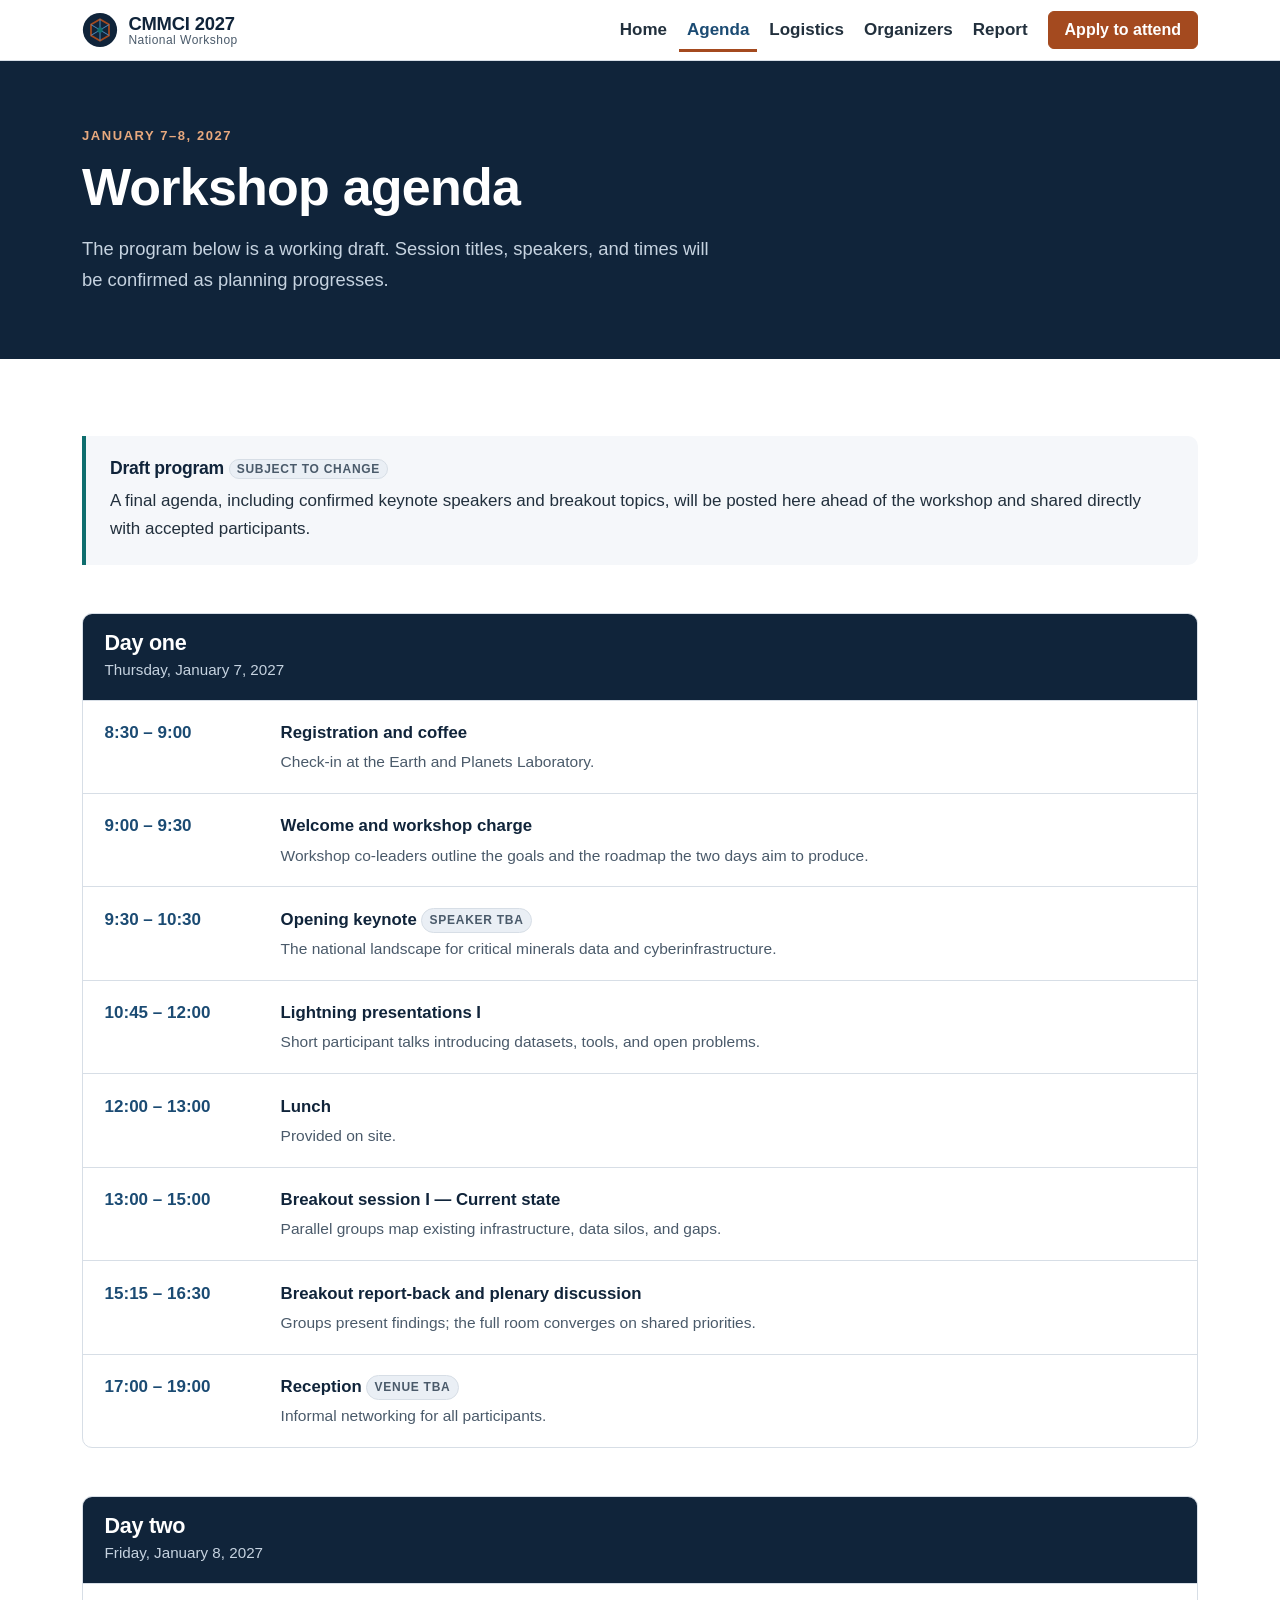
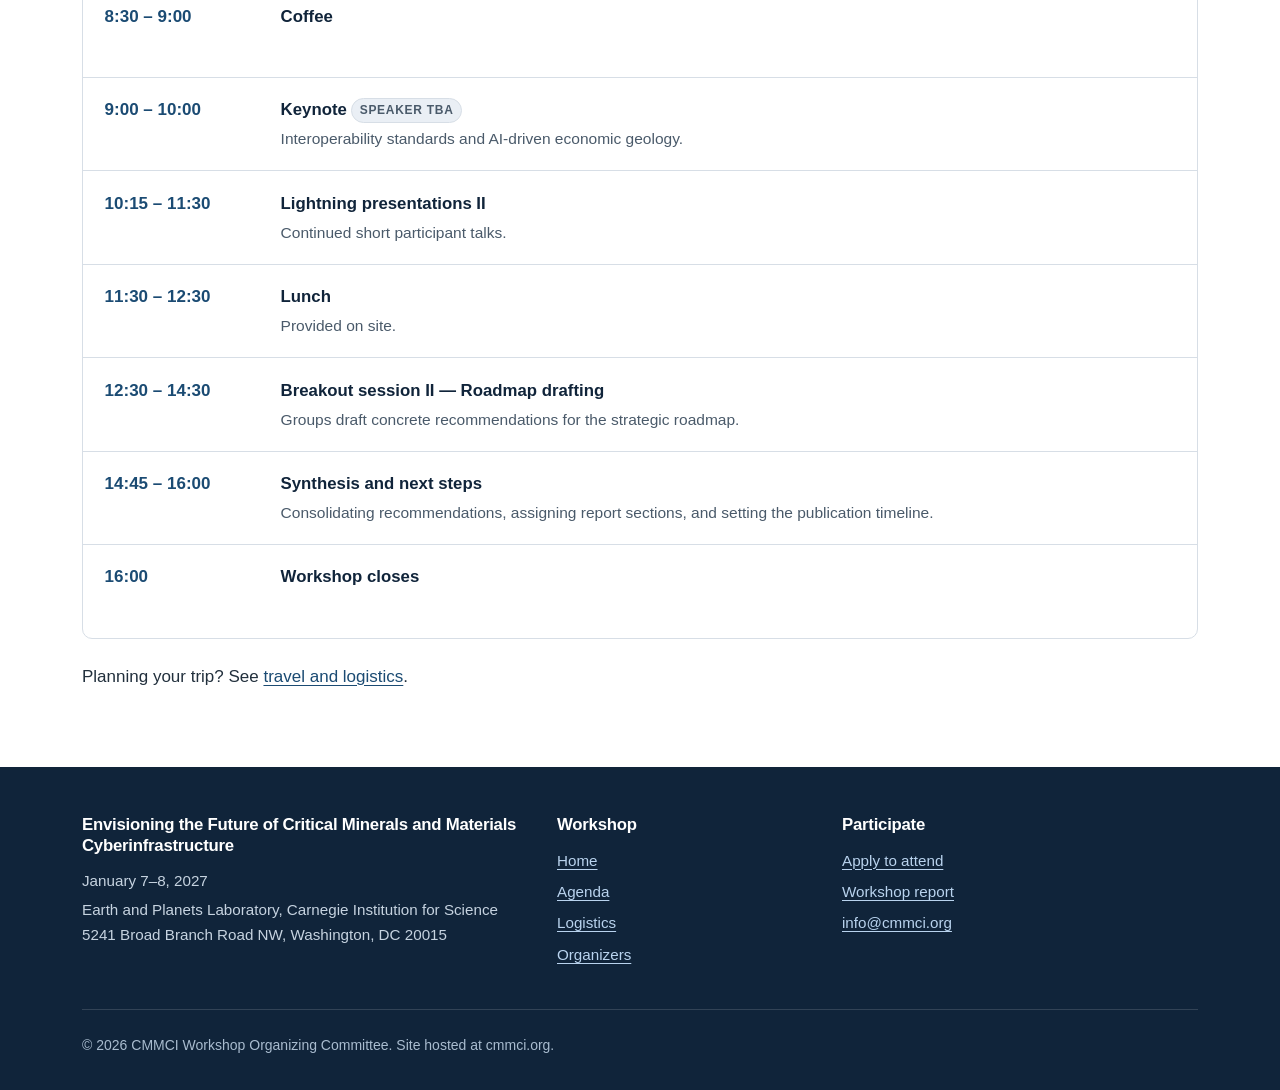
==== agenda.html @ 9305e16a "Initial site framework for cmmci.org Static multi-page site for the CMMCI 2027 national workshop (En" ====
<!doctype html>
<html lang="en">
<head>
  <meta charset="utf-8">
  <meta name="viewport" content="width=device-width, initial-scale=1">
  <title>Agenda | CMMCI Workshop 2027</title>
  <meta name="description" content="Draft two-day agenda for the national workshop on critical minerals and materials cyberinfrastructure, January 7–8, 2027, Washington, DC.">
  <link rel="canonical" href="https://cmmci.org/agenda.html">
  <link rel="stylesheet" href="https://cdn.jsdelivr.net/npm/bootstrap@5.3.3/dist/css/bootstrap.min.css">
  <link rel="stylesheet" href="css/styles.css">
</head>

<body>
  <a class="skip-link" href="#main">Skip to main content</a>

  <header class="site-header">
    <div class="container">
      <nav class="navbar navbar-expand-lg px-0" aria-label="Main">
        <a class="brand-mark" href="index.html">
          <svg class="brand-mark__glyph" viewBox="0 0 40 40" aria-hidden="true" focusable="false">
            <circle cx="20" cy="20" r="19" fill="#10243a"/>
            <path d="M20 8l10 6v12l-10 6-10-6V14z" fill="none" stroke="#a44a1f" stroke-width="2"/>
            <path d="M20 8v24M10 14l20 12M30 14L10 26" stroke="#5b9fd6" stroke-width="1.2" opacity=".8"/>
            <circle cx="20" cy="20" r="3" fill="#0f6e6e"/>
          </svg>
          <span class="brand-mark__text">
            <span class="brand-mark__abbr">CMMCI 2027</span>
            <span class="brand-mark__sub">National Workshop</span>
          </span>
        </a>
        <button class="navbar-toggler" type="button" data-bs-toggle="collapse"
                data-bs-target="#siteNav" aria-controls="siteNav"
                aria-expanded="false" aria-label="Toggle navigation">
          <span class="navbar-toggler-icon"></span>
        </button>
        <div class="collapse navbar-collapse site-nav" id="siteNav">
          <ul class="navbar-nav ms-auto align-items-lg-center gap-lg-1">
            <li class="nav-item"><a class="nav-link" href="index.html">Home</a></li>
            <li class="nav-item"><a class="nav-link" href="agenda.html" aria-current="page">Agenda</a></li>
            <li class="nav-item"><a class="nav-link" href="logistics.html">Logistics</a></li>
            <li class="nav-item"><a class="nav-link" href="organizers.html">Organizers</a></li>
            <li class="nav-item"><a class="nav-link" href="report.html">Report</a></li>
            <li class="nav-item ms-lg-2 mt-2 mt-lg-0">
              <a class="btn btn-cm-accent px-3" href="apply.html">Apply to attend</a>
            </li>
          </ul>
        </div>
      </nav>
    </div>
  </header>

  <main id="main">

    <section class="page-head">
      <div class="container">
        <span class="eyebrow" style="color:#e8a97e;">January 7&ndash;8, 2027</span>
        <h1>Workshop agenda</h1>
        <p class="lead-copy mt-3 mb-0 measure">
          The program below is a working draft. Session titles, speakers, and times
          will be confirmed as planning progresses.
        </p>
      </div>
    </section>

    <section class="section">
      <div class="container">

        <div class="callout mb-5">
          <h3>Draft program <span class="badge-tbd">Subject to change</span></h3>
          <p class="mb-0">
            A final agenda, including confirmed keynote speakers and breakout topics, will be
            posted here ahead of the workshop and shared directly with accepted participants.
          </p>
        </div>

        <!-- ============================== Day 1 ========================
             TODO: replace placeholder sessions with the confirmed program.
             Copy an .agenda-row block to add a session.
             ============================================================ -->
        <div class="agenda-day mb-5">
          <div class="agenda-day__head">
            <h2>Day one</h2>
            <span class="agenda-day__date">Thursday, January 7, 2027</span>
          </div>

          <div class="agenda-row">
            <span class="agenda-row__time">8:30 &ndash; 9:00</span>
            <div>
              <p class="agenda-row__title">Registration and coffee</p>
              <p class="agenda-row__desc">Check-in at the Earth and Planets Laboratory.</p>
            </div>
          </div>

          <div class="agenda-row">
            <span class="agenda-row__time">9:00 &ndash; 9:30</span>
            <div>
              <p class="agenda-row__title">Welcome and workshop charge</p>
              <p class="agenda-row__desc">Workshop co-leaders outline the goals and the roadmap the two days aim to produce.</p>
            </div>
          </div>

          <div class="agenda-row">
            <span class="agenda-row__time">9:30 &ndash; 10:30</span>
            <div>
              <p class="agenda-row__title">Opening keynote <span class="badge-tbd">Speaker TBA</span></p>
              <p class="agenda-row__desc">The national landscape for critical minerals data and cyberinfrastructure.</p>
            </div>
          </div>

          <div class="agenda-row">
            <span class="agenda-row__time">10:45 &ndash; 12:00</span>
            <div>
              <p class="agenda-row__title">Lightning presentations I</p>
              <p class="agenda-row__desc">Short participant talks introducing datasets, tools, and open problems.</p>
            </div>
          </div>

          <div class="agenda-row">
            <span class="agenda-row__time">12:00 &ndash; 13:00</span>
            <div>
              <p class="agenda-row__title">Lunch</p>
              <p class="agenda-row__desc">Provided on site.</p>
            </div>
          </div>

          <div class="agenda-row">
            <span class="agenda-row__time">13:00 &ndash; 15:00</span>
            <div>
              <p class="agenda-row__title">Breakout session I &mdash; Current state</p>
              <p class="agenda-row__desc">Parallel groups map existing infrastructure, data silos, and gaps.</p>
            </div>
          </div>

          <div class="agenda-row">
            <span class="agenda-row__time">15:15 &ndash; 16:30</span>
            <div>
              <p class="agenda-row__title">Breakout report-back and plenary discussion</p>
              <p class="agenda-row__desc">Groups present findings; the full room converges on shared priorities.</p>
            </div>
          </div>

          <div class="agenda-row">
            <span class="agenda-row__time">17:00 &ndash; 19:00</span>
            <div>
              <p class="agenda-row__title">Reception <span class="badge-tbd">Venue TBA</span></p>
              <p class="agenda-row__desc">Informal networking for all participants.</p>
            </div>
          </div>
        </div>

        <!-- ============================== Day 2 ======================== -->
        <div class="agenda-day">
          <div class="agenda-day__head">
            <h2>Day two</h2>
            <span class="agenda-day__date">Friday, January 8, 2027</span>
          </div>

          <div class="agenda-row">
            <span class="agenda-row__time">8:30 &ndash; 9:00</span>
            <div>
              <p class="agenda-row__title">Coffee</p>
              <p class="agenda-row__desc">&nbsp;</p>
            </div>
          </div>

          <div class="agenda-row">
            <span class="agenda-row__time">9:00 &ndash; 10:00</span>
            <div>
              <p class="agenda-row__title">Keynote <span class="badge-tbd">Speaker TBA</span></p>
              <p class="agenda-row__desc">Interoperability standards and AI-driven economic geology.</p>
            </div>
          </div>

          <div class="agenda-row">
            <span class="agenda-row__time">10:15 &ndash; 11:30</span>
            <div>
              <p class="agenda-row__title">Lightning presentations II</p>
              <p class="agenda-row__desc">Continued short participant talks.</p>
            </div>
          </div>

          <div class="agenda-row">
            <span class="agenda-row__time">11:30 &ndash; 12:30</span>
            <div>
              <p class="agenda-row__title">Lunch</p>
              <p class="agenda-row__desc">Provided on site.</p>
            </div>
          </div>

          <div class="agenda-row">
            <span class="agenda-row__time">12:30 &ndash; 14:30</span>
            <div>
              <p class="agenda-row__title">Breakout session II &mdash; Roadmap drafting</p>
              <p class="agenda-row__desc">Groups draft concrete recommendations for the strategic roadmap.</p>
            </div>
          </div>

          <div class="agenda-row">
            <span class="agenda-row__time">14:45 &ndash; 16:00</span>
            <div>
              <p class="agenda-row__title">Synthesis and next steps</p>
              <p class="agenda-row__desc">Consolidating recommendations, assigning report sections, and setting the publication timeline.</p>
            </div>
          </div>

          <div class="agenda-row">
            <span class="agenda-row__time">16:00</span>
            <div>
              <p class="agenda-row__title">Workshop closes</p>
              <p class="agenda-row__desc">&nbsp;</p>
            </div>
          </div>
        </div>

        <p class="mt-4 mb-0">
          Planning your trip? See <a href="logistics.html">travel and logistics</a>.
        </p>

      </div>
    </section>

  </main>

  <footer class="site-footer">
    <div class="container">
      <div class="row g-4">
        <div class="col-lg-5">
          <h2>Envisioning the Future of Critical Minerals and Materials Cyberinfrastructure</h2>
          <p class="mb-1">January 7&ndash;8, 2027</p>
          <p class="mb-0">
            Earth and Planets Laboratory, Carnegie Institution for Science<br>
            5241 Broad Branch Road NW, Washington, DC 20015
          </p>
        </div>
        <div class="col-6 col-lg-3">
          <h2>Workshop</h2>
          <ul>
            <li><a href="index.html">Home</a></li>
            <li><a href="agenda.html">Agenda</a></li>
            <li><a href="logistics.html">Logistics</a></li>
            <li><a href="organizers.html">Organizers</a></li>
          </ul>
        </div>
        <div class="col-6 col-lg-4">
          <h2>Participate</h2>
          <ul>
            <li><a href="apply.html">Apply to attend</a></li>
            <li><a href="report.html">Workshop report</a></li>
            <li><a href="mailto:info@cmmci.org">info@cmmci.org</a></li>
          </ul>
        </div>
      </div>
      <div class="footer-bottom">
        <p class="mb-0">
          &copy; <span data-current-year>2026</span> CMMCI Workshop Organizing Committee.
          Site hosted at cmmci.org.
        </p>
      </div>
    </div>
  </footer>

  <script src="https://cdn.jsdelivr.net/npm/bootstrap@5.3.3/dist/js/bootstrap.bundle.min.js"></script>
  <script src="js/main.js"></script>
</body>
</html>
---- css/styles.css ----
/* ==========================================================================
   CMMCI Workshop — site styles
   Layered on top of Bootstrap 5.3 (CDN). Bootstrap handles grid, navbar,
   and utilities; this file owns the brand palette, type scale, and the
   handful of custom components (hero, fact strip, cards, agenda rows).

   Color tokens are checked against WCAG 2.1 AA (4.5:1 body, 3:1 large/UI).
   Contrast ratios noted inline — re-check before changing any value.
   ========================================================================== */

:root {
  /* Brand palette */
  --cm-ink:        #10243a;  /* 15.1:1 on white — headings, dark surfaces   */
  --cm-navy:       #1b4b73;  /*  9.2:1 on white — primary actions, links    */
  --cm-navy-dark:  #14395a;  /* hover state for primary                     */
  --cm-copper:     #a44a1f;  /*  5.9:1 on white — accent, rules, eyebrows   */
  --cm-copper-dk:  #833b18;  /* hover state for accent                      */
  --cm-teal:       #0f6e6e;  /*  6.0:1 on white — secondary accent          */
  --cm-muted:      #4a5a6a;  /*  7.1:1 on white — secondary body copy       */
  --cm-body:       #22303d;  /* 12.4:1 on white — body copy                 */

  /* Surfaces */
  --cm-surface:    #f5f7fa;
  --cm-surface-2:  #eaeff5;
  --cm-border:     #d7dee6;
  --cm-white:      #ffffff;

  /* Scale */
  --cm-radius:     10px;
  --cm-shadow:     0 1px 2px rgba(16, 36, 58, .06), 0 8px 24px rgba(16, 36, 58, .07);
  --cm-maxw:       68rem;
}

/* --------------------------------------------------------------------------
   Base
   -------------------------------------------------------------------------- */

body {
  color: var(--cm-body);
  font-family: -apple-system, BlinkMacSystemFont, "Segoe UI", Roboto,
               "Helvetica Neue", Arial, sans-serif;
  font-size: 1.0625rem;
  line-height: 1.65;
  -webkit-font-smoothing: antialiased;
}

h1, h2, h3, h4, h5, h6 {
  color: var(--cm-ink);
  font-weight: 700;
  letter-spacing: -0.015em;
  line-height: 1.2;
}

h1 { font-size: clamp(2rem, 1.4rem + 2.6vw, 3.25rem); }
h2 { font-size: clamp(1.6rem, 1.3rem + 1.3vw, 2.25rem); }
h3 { font-size: clamp(1.2rem, 1.1rem + 0.5vw, 1.4rem); }

a {
  color: var(--cm-navy);
  text-underline-offset: 0.18em;
  text-decoration-thickness: 0.075em;
}

a:hover, a:focus { color: var(--cm-navy-dark); }

/* A single, consistent, always-visible focus ring. Never remove this without
   supplying an equivalent — keyboard users rely on it (WCAG 2.4.7). */
:focus-visible {
  outline: 3px solid var(--cm-copper);
  outline-offset: 2px;
  border-radius: 3px;
}

/* Skip link — visually hidden until focused. */
.skip-link {
  position: absolute;
  left: 0.5rem;
  top: -4rem;
  z-index: 1100;
  padding: 0.65rem 1rem;
  background: var(--cm-ink);
  color: var(--cm-white);
  font-weight: 600;
  border-radius: 0 0 var(--cm-radius) var(--cm-radius);
  transition: top .15s ease-in-out;
}

.skip-link:focus { top: 0; color: var(--cm-white); }

/* --------------------------------------------------------------------------
   Reusable bits
   -------------------------------------------------------------------------- */

.section       { padding: clamp(3rem, 6vw, 5rem) 0; }
.section--tint { background: var(--cm-surface); }
.section--ink  { background: var(--cm-ink); color: #dfe7ef; }
.section--ink h2, .section--ink h3 { color: var(--cm-white); }

.measure { max-width: 62ch; }

/* Small uppercase label that sits above a heading. */
.eyebrow {
  display: block;
  margin-bottom: 0.6rem;
  color: var(--cm-copper);
  font-size: 0.8125rem;
  font-weight: 700;
  letter-spacing: 0.12em;
  text-transform: uppercase;
}

.section--ink .eyebrow { color: #e8a97e; } /* 6.4:1 on --cm-ink */

/* Short copper rule used to open a section. */
.rule-accent {
  width: 3.5rem;
  height: 4px;
  margin-bottom: 1.25rem;
  background: var(--cm-copper);
  border-radius: 2px;
}

.lead-copy {
  font-size: 1.15rem;
  color: var(--cm-muted);
}

.section--ink .lead-copy { color: #c6d3e0; } /* 9.7:1 on --cm-ink */

/* Buttons — built on Bootstrap's CSS-variable API so we inherit its sizing,
   focus, and disabled behavior while supplying brand color. */
.btn-cm {
  --bs-btn-color: #fff;
  --bs-btn-bg: var(--cm-navy);
  --bs-btn-border-color: var(--cm-navy);
  --bs-btn-hover-color: #fff;
  --bs-btn-hover-bg: var(--cm-navy-dark);
  --bs-btn-hover-border-color: var(--cm-navy-dark);
  --bs-btn-active-bg: var(--cm-navy-dark);
  --bs-btn-active-border-color: var(--cm-navy-dark);
  --bs-btn-font-weight: 600;
}

.btn-cm-accent {
  --bs-btn-color: #fff;
  --bs-btn-bg: var(--cm-copper);
  --bs-btn-border-color: var(--cm-copper);
  --bs-btn-hover-color: #fff;
  --bs-btn-hover-bg: var(--cm-copper-dk);
  --bs-btn-hover-border-color: var(--cm-copper-dk);
  --bs-btn-active-bg: var(--cm-copper-dk);
  --bs-btn-font-weight: 600;
}

/* Outline button for use on dark backgrounds (hero, CTA band). */
.btn-cm-onDark {
  --bs-btn-color: #fff;
  --bs-btn-bg: transparent;
  --bs-btn-border-color: rgba(255, 255, 255, .7);
  --bs-btn-hover-color: var(--cm-ink);
  --bs-btn-hover-bg: #fff;
  --bs-btn-hover-border-color: #fff;
  --bs-btn-font-weight: 600;
}

/* --------------------------------------------------------------------------
   Header / navigation
   -------------------------------------------------------------------------- */

.site-header {
  border-bottom: 1px solid var(--cm-border);
  background: var(--cm-white);
}

.brand-mark {
  display: flex;
  align-items: center;
  gap: 0.65rem;
  text-decoration: none;
}

.brand-mark__glyph {
  flex: 0 0 auto;
  width: 2.25rem;
  height: 2.25rem;
}

.brand-mark__text {
  display: flex;
  flex-direction: column;
  line-height: 1.15;
}

.brand-mark__abbr {
  color: var(--cm-ink);
  font-size: 1.15rem;
  font-weight: 800;
  letter-spacing: -0.01em;
}

.brand-mark__sub {
  color: var(--cm-muted);
  font-size: 0.75rem;
  letter-spacing: 0.04em;
}

.site-nav .nav-link {
  color: var(--cm-body);
  font-weight: 600;
  padding: 0.5rem 0.85rem;
  border-radius: 6px;
}

.site-nav .nav-link:hover { color: var(--cm-navy); background: var(--cm-surface); }

/* Current page. The copper underline is decorative — aria-current on the link
   is what actually conveys this to assistive tech (WCAG 1.4.1). */
.site-nav .nav-link[aria-current="page"] {
  color: var(--cm-navy);
  box-shadow: inset 0 -3px 0 var(--cm-copper);
  border-radius: 6px 6px 0 0;
}

/* --------------------------------------------------------------------------
   Hero
   -------------------------------------------------------------------------- */

.hero {
  position: relative;
  isolation: isolate;
  padding: clamp(3.5rem, 9vw, 7rem) 0;
  background-color: var(--cm-ink);
  color: #fff;
}

.hero__bg {
  position: absolute;
  inset: 0;
  z-index: -2;
  width: 100%;
  height: 100%;
  object-fit: cover;
}

/* Overlay does the accessibility work: it guarantees hero text clears 4.5:1
   no matter which photo sits behind it. Do not lighten past .70 alpha. */
.hero__scrim {
  position: absolute;
  inset: 0;
  z-index: -1;
  background:
    linear-gradient(180deg, rgba(16, 36, 58, .70) 0%, rgba(16, 36, 58, .86) 100%),
    linear-gradient(90deg, rgba(16, 36, 58, .55) 0%, rgba(16, 36, 58, .15) 100%);
}

.hero h1 { color: #fff; max-width: 20ch; }

.hero__eyebrow { color: #f0b98f; } /* 7.2:1 over the scrimmed backdrop */

.hero__meta {
  display: flex;
  flex-wrap: wrap;
  gap: 0.5rem 1.75rem;
  margin: 1.5rem 0 0;
  padding: 0;
  list-style: none;
  font-size: 1.05rem;
  color: #e4ebf2;
}

.hero__meta li { display: flex; align-items: flex-start; gap: 0.55rem; }
.hero__meta svg { flex: 0 0 auto; margin-top: 0.28em; }

/* Small page banner used on interior pages instead of the full hero. */
.page-head {
  padding: clamp(2.5rem, 5vw, 4rem) 0;
  background: var(--cm-ink);
  color: #dfe7ef;
}

.page-head h1 { color: #fff; }
.page-head .lead-copy { color: #c6d3e0; }

/* --------------------------------------------------------------------------
   Fact strip
   -------------------------------------------------------------------------- */

.fact-strip {
  background: var(--cm-surface);
  border-bottom: 1px solid var(--cm-border);
}

.fact {
  display: flex;
  gap: 0.85rem;
  padding: 1.5rem 0;
}

.fact__icon { flex: 0 0 auto; color: var(--cm-teal); margin-top: 0.15rem; }
.fact__label {
  display: block;
  color: var(--cm-muted);
  font-size: 0.78rem;
  font-weight: 700;
  letter-spacing: 0.1em;
  text-transform: uppercase;
}
.fact__value { color: var(--cm-ink); font-weight: 600; }

/* --------------------------------------------------------------------------
   Cards
   -------------------------------------------------------------------------- */

.cm-card {
  height: 100%;
  padding: 1.6rem;
  background: var(--cm-white);
  border: 1px solid var(--cm-border);
  border-radius: var(--cm-radius);
  box-shadow: var(--cm-shadow);
}

.cm-card__num {
  display: inline-block;
  margin-bottom: 0.75rem;
  color: var(--cm-copper);
  font-size: 0.8125rem;
  font-weight: 800;
  letter-spacing: 0.12em;
}

.cm-card h3 { margin-bottom: 0.5rem; }
.cm-card p:last-child { margin-bottom: 0; }

/* Person card (organizers). */
.person {
  height: 100%;
  padding: 1.4rem;
  background: var(--cm-white);
  border: 1px solid var(--cm-border);
  border-top: 4px solid var(--cm-teal);
  border-radius: var(--cm-radius);
}

.person__name { font-size: 1.1rem; margin-bottom: 0.2rem; }
.person__role { color: var(--cm-copper); font-weight: 600; font-size: 0.85rem;
                letter-spacing: 0.06em; text-transform: uppercase; }
.person__affil { color: var(--cm-muted); margin-bottom: 0; }

/* --------------------------------------------------------------------------
   Agenda
   -------------------------------------------------------------------------- */

.agenda-day {
  border: 1px solid var(--cm-border);
  border-radius: var(--cm-radius);
  overflow: hidden;
  background: var(--cm-white);
}

.agenda-day__head {
  padding: 1rem 1.35rem;
  background: var(--cm-ink);
  color: #fff;
}

.agenda-day__head h2 { color: #fff; margin: 0; font-size: 1.35rem; }
.agenda-day__date { color: #c6d3e0; font-size: 0.95rem; }

.agenda-row {
  display: grid;
  grid-template-columns: 9.5rem 1fr;
  gap: 0 1.5rem;
  padding: 1.15rem 1.35rem;
  border-top: 1px solid var(--cm-border);
}

.agenda-row:first-of-type { border-top: none; }

.agenda-row__time {
  color: var(--cm-navy);
  font-weight: 700;
  font-variant-numeric: tabular-nums;
}

.agenda-row__title { font-size: 1.05rem; font-weight: 700; color: var(--cm-ink);
                     margin-bottom: 0.15rem; }
.agenda-row__desc  { color: var(--cm-muted); margin-bottom: 0; font-size: 0.97rem; }

@media (max-width: 575.98px) {
  .agenda-row { grid-template-columns: 1fr; gap: 0.3rem; }
}

/* Badge marking unconfirmed content. Uses text, not color alone. */
.badge-tbd {
  display: inline-block;
  padding: 0.15em 0.6em;
  background: var(--cm-surface-2);
  border: 1px solid var(--cm-border);
  border-radius: 999px;
  color: var(--cm-muted);
  font-size: 0.75rem;
  font-weight: 700;
  letter-spacing: 0.06em;
  text-transform: uppercase;
  vertical-align: middle;
}

/* --------------------------------------------------------------------------
   Callouts, timeline, footer
   -------------------------------------------------------------------------- */

.callout {
  padding: 1.35rem 1.5rem;
  background: var(--cm-surface);
  border-left: 4px solid var(--cm-teal);
  border-radius: 0 var(--cm-radius) var(--cm-radius) 0;
}

.callout h3 { font-size: 1.1rem; }
.callout p:last-child { margin-bottom: 0; }

.timeline { list-style: none; margin: 0; padding: 0; }

.timeline li {
  position: relative;
  padding: 0 0 1.6rem 2rem;
  border-left: 2px solid var(--cm-border);
}

.timeline li:last-child { border-left-color: transparent; padding-bottom: 0; }

.timeline li::before {
  content: "";
  position: absolute;
  left: -0.44rem;
  top: 0.35rem;
  width: 0.8rem;
  height: 0.8rem;
  background: var(--cm-copper);
  border-radius: 50%;
}

.timeline__date { display: block; color: var(--cm-copper); font-weight: 700;
                  font-size: 0.85rem; letter-spacing: 0.06em; text-transform: uppercase; }
.timeline__what { font-weight: 600; color: var(--cm-ink); }

.site-footer {
  padding: 3rem 0 2rem;
  background: var(--cm-ink);
  color: #c6d3e0;
  font-size: 0.95rem;
}

.site-footer h2 { color: #fff; font-size: 1.05rem; margin-bottom: 0.75rem; }
.site-footer a { color: #b9d3ee; } /* 8.1:1 on --cm-ink */
.site-footer a:hover, .site-footer a:focus { color: #fff; }

.site-footer ul { list-style: none; padding: 0; margin: 0; }
.site-footer li { margin-bottom: 0.4rem; }

.footer-bottom {
  margin-top: 2.25rem;
  padding-top: 1.5rem;
  border-top: 1px solid rgba(255, 255, 255, .14);
  color: #a9bccf; /* 6.5:1 on --cm-ink */
  font-size: 0.875rem;
}

/* --------------------------------------------------------------------------
   Motion & print
   -------------------------------------------------------------------------- */

@media (prefers-reduced-motion: reduce) {
  *, *::before, *::after {
    animation-duration: 0.01ms !important;
    animation-iteration-count: 1 !important;
    transition-duration: 0.01ms !important;
    scroll-behavior: auto !important;
  }
}

@media print {
  .site-header, .site-footer, .skip-link, .hero__bg, .hero__scrim { display: none !important; }
  .hero, .page-head { background: none; color: #000; padding: 1rem 0; }
  .hero h1, .page-head h1 { color: #000; }
  a[href^="http"]::after { content: " (" attr(href) ")"; font-size: 0.85em; }
}
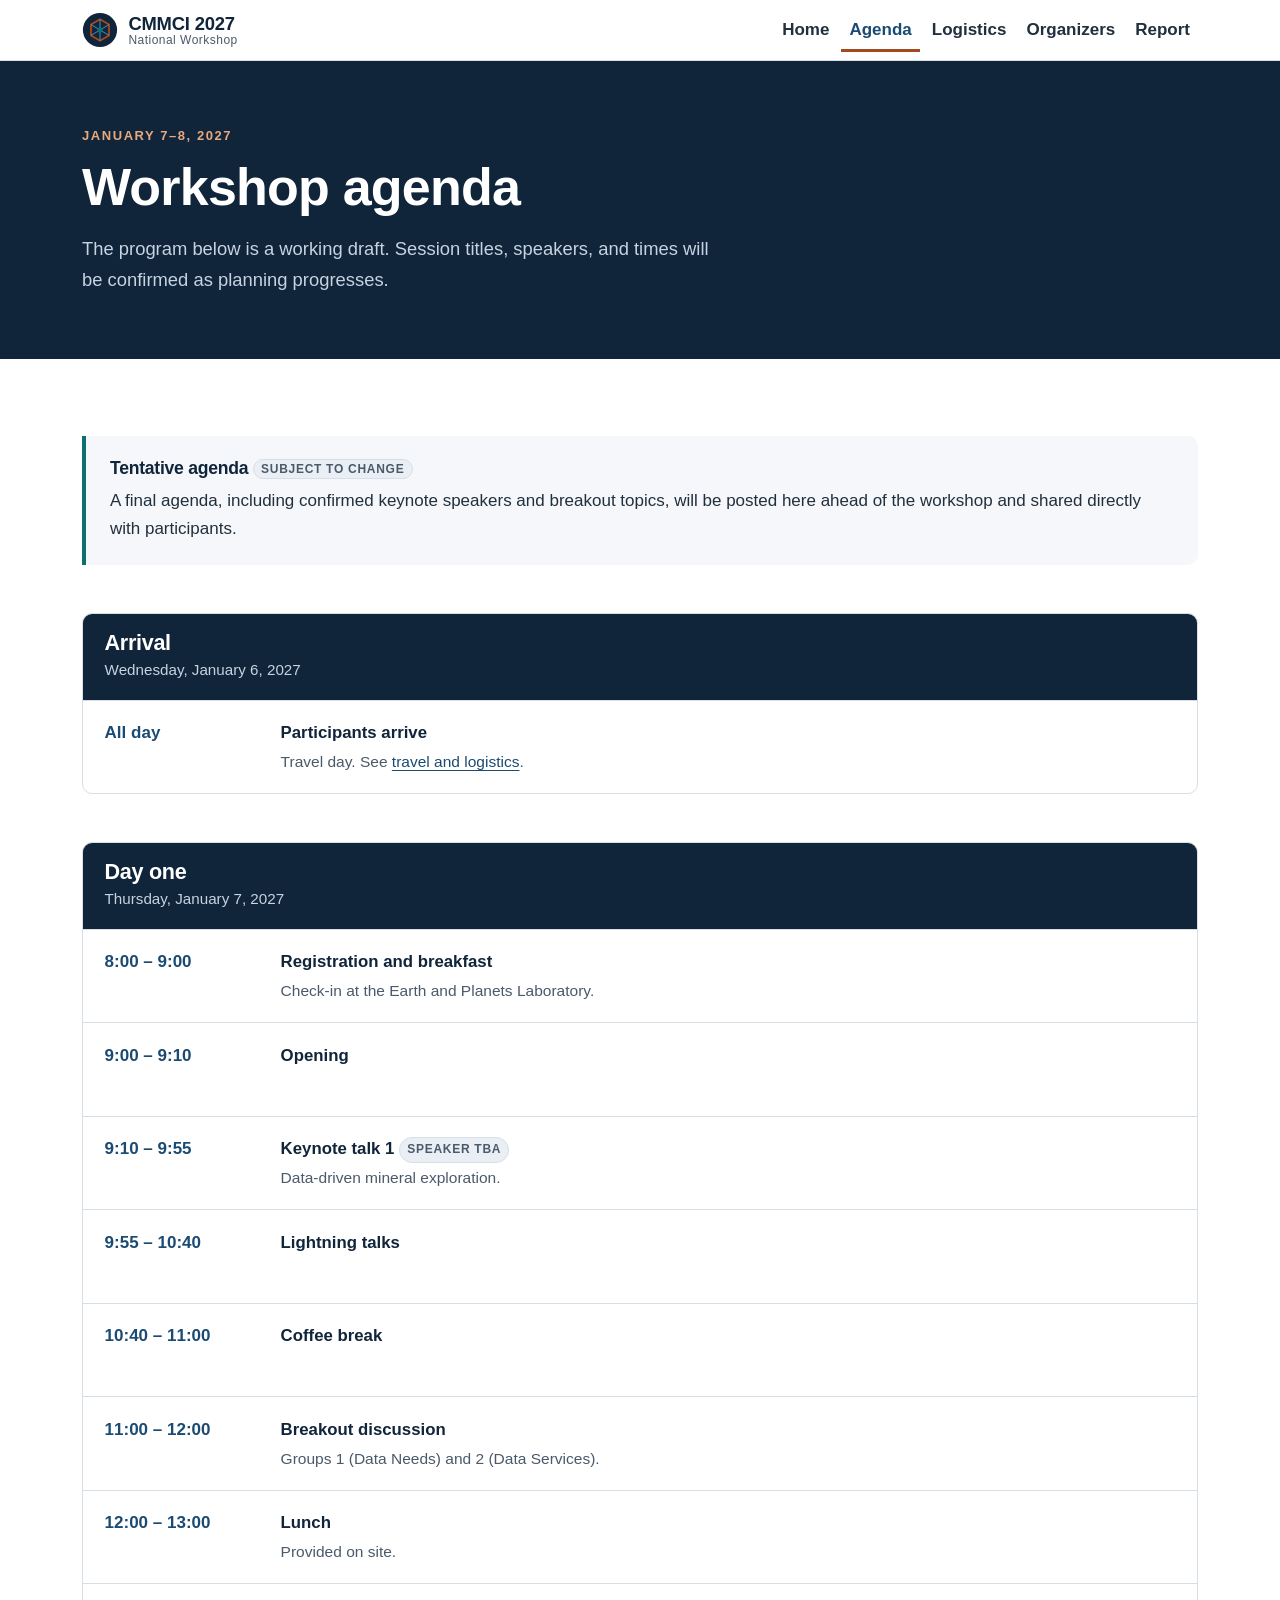
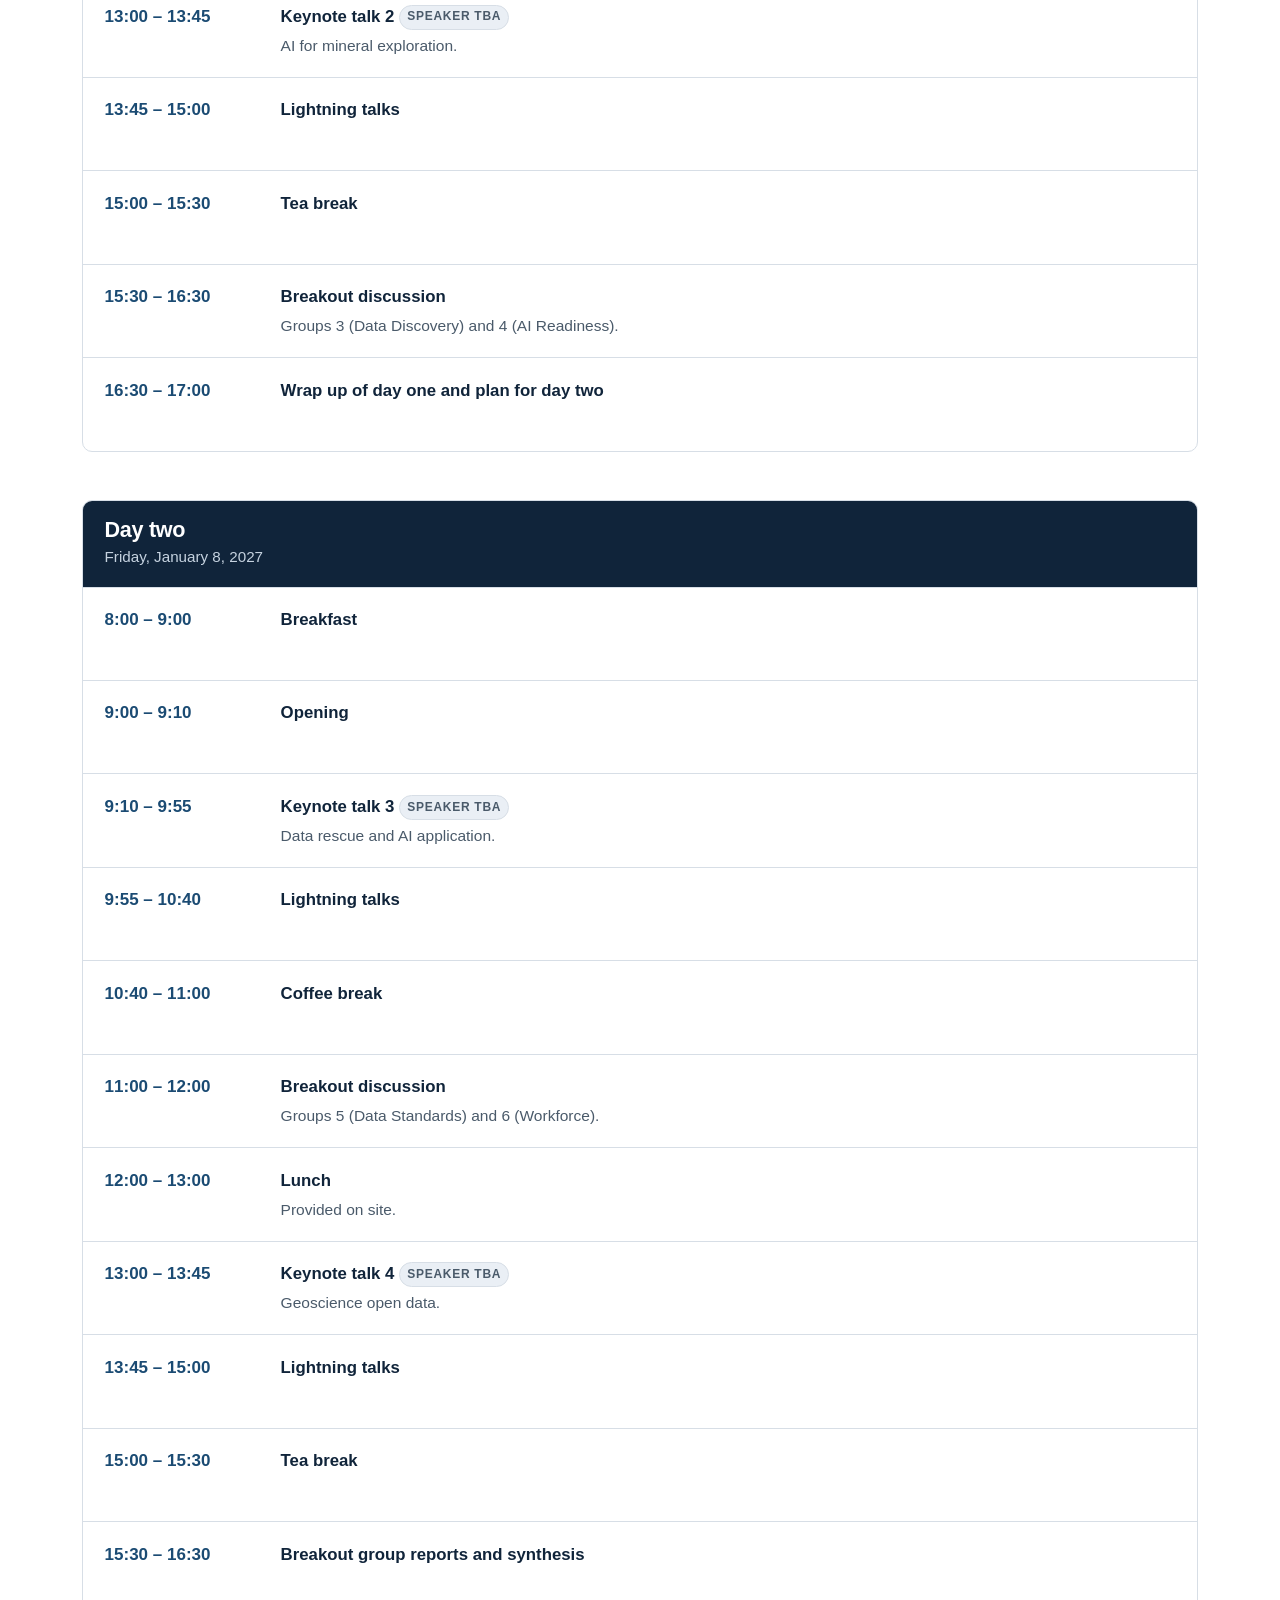
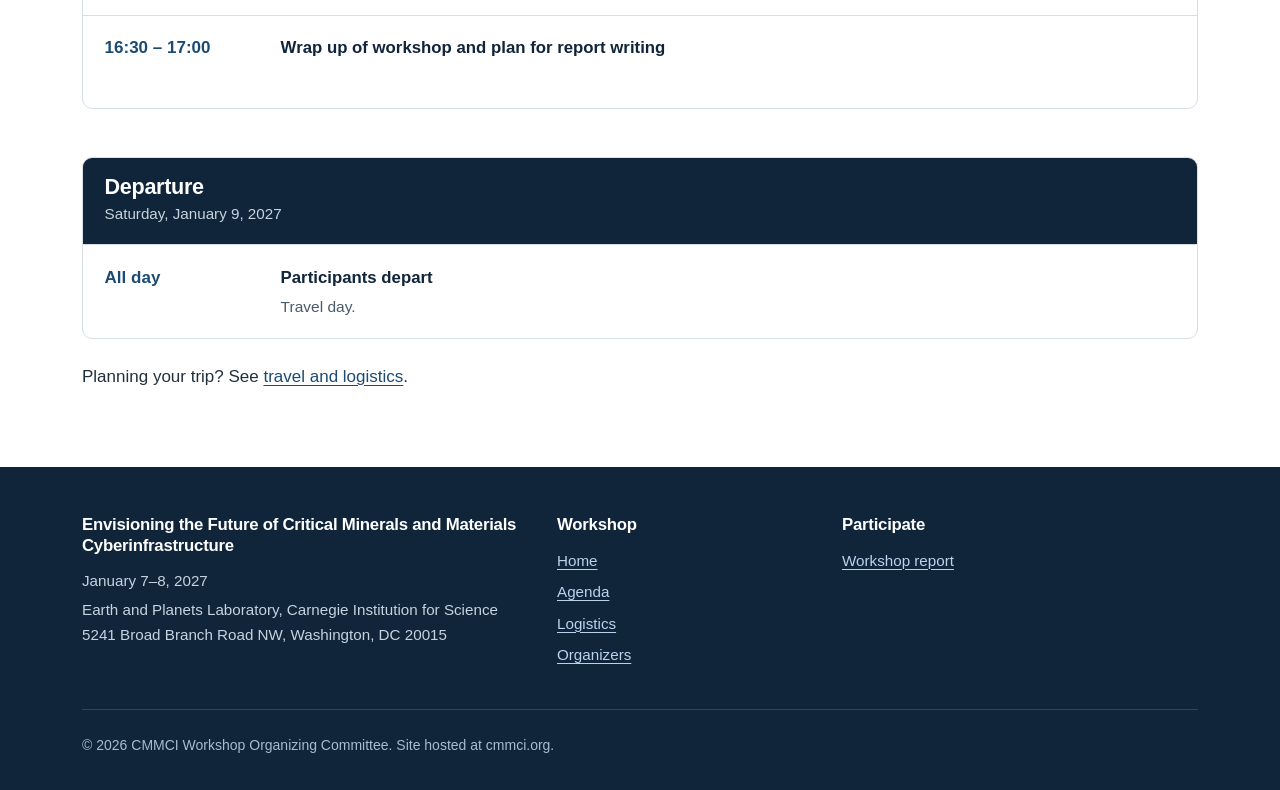
==== commit 97c48596: "Update site content: drop application flow, add real agenda and sponsor Content pass from the organi" ====
--- a/agenda.html
+++ b/agenda.html
@@ -40,9 +40,6 @@
             <li class="nav-item"><a class="nav-link" href="logistics.html">Logistics</a></li>
             <li class="nav-item"><a class="nav-link" href="organizers.html">Organizers</a></li>
             <li class="nav-item"><a class="nav-link" href="report.html">Report</a></li>
-            <li class="nav-item ms-lg-2 mt-2 mt-lg-0">
-              <a class="btn btn-cm-accent px-3" href="apply.html">Apply to attend</a>
-            </li>
           </ul>
         </div>
       </nav>
@@ -66,15 +63,32 @@
       <div class="container">
 
         <div class="callout mb-5">
-          <h3>Draft program <span class="badge-tbd">Subject to change</span></h3>
+          <h3>Tentative agenda <span class="badge-tbd">Subject to change</span></h3>
           <p class="mb-0">
             A final agenda, including confirmed keynote speakers and breakout topics, will be
-            posted here ahead of the workshop and shared directly with accepted participants.
+            posted here ahead of the workshop and shared directly with participants.
           </p>
         </div>
 
+        <!-- ============================= Arrival ======================= -->
+        <div class="agenda-day mb-5">
+          <div class="agenda-day__head">
+            <h2>Arrival</h2>
+            <span class="agenda-day__date">Wednesday, January 6, 2027</span>
+          </div>
+
+          <div class="agenda-row">
+            <span class="agenda-row__time">All day</span>
+            <div>
+              <p class="agenda-row__title">Participants arrive</p>
+              <p class="agenda-row__desc">Travel day. See <a href="logistics.html">travel and logistics</a>.</p>
+            </div>
+          </div>
+        </div>
+
         <!-- ============================== Day 1 ========================
-             TODO: replace placeholder sessions with the confirmed program.
+             Tentative program supplied by the organizers.
+             TODO: name the four keynote speakers and confirm final times.
              Copy an .agenda-row block to add a session.
              ============================================================ -->
         <div class="agenda-day mb-5">
@@ -84,34 +98,50 @@
           </div>
 
           <div class="agenda-row">
-            <span class="agenda-row__time">8:30 &ndash; 9:00</span>
-            <div>
-              <p class="agenda-row__title">Registration and coffee</p>
+            <span class="agenda-row__time">8:00 &ndash; 9:00</span>
+            <div>
+              <p class="agenda-row__title">Registration and breakfast</p>
               <p class="agenda-row__desc">Check-in at the Earth and Planets Laboratory.</p>
             </div>
           </div>
 
           <div class="agenda-row">
-            <span class="agenda-row__time">9:00 &ndash; 9:30</span>
-            <div>
-              <p class="agenda-row__title">Welcome and workshop charge</p>
-              <p class="agenda-row__desc">Workshop co-leaders outline the goals and the roadmap the two days aim to produce.</p>
-            </div>
-          </div>
-
-          <div class="agenda-row">
-            <span class="agenda-row__time">9:30 &ndash; 10:30</span>
-            <div>
-              <p class="agenda-row__title">Opening keynote <span class="badge-tbd">Speaker TBA</span></p>
-              <p class="agenda-row__desc">The national landscape for critical minerals data and cyberinfrastructure.</p>
-            </div>
-          </div>
-
-          <div class="agenda-row">
-            <span class="agenda-row__time">10:45 &ndash; 12:00</span>
-            <div>
-              <p class="agenda-row__title">Lightning presentations I</p>
-              <p class="agenda-row__desc">Short participant talks introducing datasets, tools, and open problems.</p>
+            <span class="agenda-row__time">9:00 &ndash; 9:10</span>
+            <div>
+              <p class="agenda-row__title">Opening</p>
+              <p class="agenda-row__desc">&nbsp;</p>
+            </div>
+          </div>
+
+          <div class="agenda-row">
+            <span class="agenda-row__time">9:10 &ndash; 9:55</span>
+            <div>
+              <p class="agenda-row__title">Keynote talk 1 <span class="badge-tbd">Speaker TBA</span></p>
+              <p class="agenda-row__desc">Data-driven mineral exploration.</p>
+            </div>
+          </div>
+
+          <div class="agenda-row">
+            <span class="agenda-row__time">9:55 &ndash; 10:40</span>
+            <div>
+              <p class="agenda-row__title">Lightning talks</p>
+              <p class="agenda-row__desc">&nbsp;</p>
+            </div>
+          </div>
+
+          <div class="agenda-row">
+            <span class="agenda-row__time">10:40 &ndash; 11:00</span>
+            <div>
+              <p class="agenda-row__title">Coffee break</p>
+              <p class="agenda-row__desc">&nbsp;</p>
+            </div>
+          </div>
+
+          <div class="agenda-row">
+            <span class="agenda-row__time">11:00 &ndash; 12:00</span>
+            <div>
+              <p class="agenda-row__title">Breakout discussion</p>
+              <p class="agenda-row__desc">Groups 1 (Data Needs) and 2 (Data Services).</p>
             </div>
           </div>
 
@@ -124,26 +154,42 @@
           </div>
 
           <div class="agenda-row">
-            <span class="agenda-row__time">13:00 &ndash; 15:00</span>
-            <div>
-              <p class="agenda-row__title">Breakout session I &mdash; Current state</p>
-              <p class="agenda-row__desc">Parallel groups map existing infrastructure, data silos, and gaps.</p>
-            </div>
-          </div>
-
-          <div class="agenda-row">
-            <span class="agenda-row__time">15:15 &ndash; 16:30</span>
-            <div>
-              <p class="agenda-row__title">Breakout report-back and plenary discussion</p>
-              <p class="agenda-row__desc">Groups present findings; the full room converges on shared priorities.</p>
-            </div>
-          </div>
-
-          <div class="agenda-row">
-            <span class="agenda-row__time">17:00 &ndash; 19:00</span>
-            <div>
-              <p class="agenda-row__title">Reception <span class="badge-tbd">Venue TBA</span></p>
-              <p class="agenda-row__desc">Informal networking for all participants.</p>
+            <span class="agenda-row__time">13:00 &ndash; 13:45</span>
+            <div>
+              <p class="agenda-row__title">Keynote talk 2 <span class="badge-tbd">Speaker TBA</span></p>
+              <p class="agenda-row__desc">AI for mineral exploration.</p>
+            </div>
+          </div>
+
+          <div class="agenda-row">
+            <span class="agenda-row__time">13:45 &ndash; 15:00</span>
+            <div>
+              <p class="agenda-row__title">Lightning talks</p>
+              <p class="agenda-row__desc">&nbsp;</p>
+            </div>
+          </div>
+
+          <div class="agenda-row">
+            <span class="agenda-row__time">15:00 &ndash; 15:30</span>
+            <div>
+              <p class="agenda-row__title">Tea break</p>
+              <p class="agenda-row__desc">&nbsp;</p>
+            </div>
+          </div>
+
+          <div class="agenda-row">
+            <span class="agenda-row__time">15:30 &ndash; 16:30</span>
+            <div>
+              <p class="agenda-row__title">Breakout discussion</p>
+              <p class="agenda-row__desc">Groups 3 (Data Discovery) and 4 (AI Readiness).</p>
+            </div>
+          </div>
+
+          <div class="agenda-row">
+            <span class="agenda-row__time">16:30 &ndash; 17:00</span>
+            <div>
+              <p class="agenda-row__title">Wrap up of day one and plan for day two</p>
+              <p class="agenda-row__desc">&nbsp;</p>
             </div>
           </div>
         </div>
@@ -156,31 +202,55 @@
           </div>
 
           <div class="agenda-row">
-            <span class="agenda-row__time">8:30 &ndash; 9:00</span>
-            <div>
-              <p class="agenda-row__title">Coffee</p>
-              <p class="agenda-row__desc">&nbsp;</p>
-            </div>
-          </div>
-
-          <div class="agenda-row">
-            <span class="agenda-row__time">9:00 &ndash; 10:00</span>
-            <div>
-              <p class="agenda-row__title">Keynote <span class="badge-tbd">Speaker TBA</span></p>
-              <p class="agenda-row__desc">Interoperability standards and AI-driven economic geology.</p>
-            </div>
-          </div>
-
-          <div class="agenda-row">
-            <span class="agenda-row__time">10:15 &ndash; 11:30</span>
-            <div>
-              <p class="agenda-row__title">Lightning presentations II</p>
-              <p class="agenda-row__desc">Continued short participant talks.</p>
-            </div>
-          </div>
-
-          <div class="agenda-row">
-            <span class="agenda-row__time">11:30 &ndash; 12:30</span>
+            <span class="agenda-row__time">8:00 &ndash; 9:00</span>
+            <div>
+              <p class="agenda-row__title">Breakfast</p>
+              <p class="agenda-row__desc">&nbsp;</p>
+            </div>
+          </div>
+
+          <div class="agenda-row">
+            <span class="agenda-row__time">9:00 &ndash; 9:10</span>
+            <div>
+              <p class="agenda-row__title">Opening</p>
+              <p class="agenda-row__desc">&nbsp;</p>
+            </div>
+          </div>
+
+          <div class="agenda-row">
+            <span class="agenda-row__time">9:10 &ndash; 9:55</span>
+            <div>
+              <p class="agenda-row__title">Keynote talk 3 <span class="badge-tbd">Speaker TBA</span></p>
+              <p class="agenda-row__desc">Data rescue and AI application.</p>
+            </div>
+          </div>
+
+          <div class="agenda-row">
+            <span class="agenda-row__time">9:55 &ndash; 10:40</span>
+            <div>
+              <p class="agenda-row__title">Lightning talks</p>
+              <p class="agenda-row__desc">&nbsp;</p>
+            </div>
+          </div>
+
+          <div class="agenda-row">
+            <span class="agenda-row__time">10:40 &ndash; 11:00</span>
+            <div>
+              <p class="agenda-row__title">Coffee break</p>
+              <p class="agenda-row__desc">&nbsp;</p>
+            </div>
+          </div>
+
+          <div class="agenda-row">
+            <span class="agenda-row__time">11:00 &ndash; 12:00</span>
+            <div>
+              <p class="agenda-row__title">Breakout discussion</p>
+              <p class="agenda-row__desc">Groups 5 (Data Standards) and 6 (Workforce).</p>
+            </div>
+          </div>
+
+          <div class="agenda-row">
+            <span class="agenda-row__time">12:00 &ndash; 13:00</span>
             <div>
               <p class="agenda-row__title">Lunch</p>
               <p class="agenda-row__desc">Provided on site.</p>
@@ -188,26 +258,58 @@
           </div>
 
           <div class="agenda-row">
-            <span class="agenda-row__time">12:30 &ndash; 14:30</span>
-            <div>
-              <p class="agenda-row__title">Breakout session II &mdash; Roadmap drafting</p>
-              <p class="agenda-row__desc">Groups draft concrete recommendations for the strategic roadmap.</p>
-            </div>
-          </div>
-
-          <div class="agenda-row">
-            <span class="agenda-row__time">14:45 &ndash; 16:00</span>
-            <div>
-              <p class="agenda-row__title">Synthesis and next steps</p>
-              <p class="agenda-row__desc">Consolidating recommendations, assigning report sections, and setting the publication timeline.</p>
-            </div>
-          </div>
-
-          <div class="agenda-row">
-            <span class="agenda-row__time">16:00</span>
-            <div>
-              <p class="agenda-row__title">Workshop closes</p>
-              <p class="agenda-row__desc">&nbsp;</p>
+            <span class="agenda-row__time">13:00 &ndash; 13:45</span>
+            <div>
+              <p class="agenda-row__title">Keynote talk 4 <span class="badge-tbd">Speaker TBA</span></p>
+              <p class="agenda-row__desc">Geoscience open data.</p>
+            </div>
+          </div>
+
+          <div class="agenda-row">
+            <span class="agenda-row__time">13:45 &ndash; 15:00</span>
+            <div>
+              <p class="agenda-row__title">Lightning talks</p>
+              <p class="agenda-row__desc">&nbsp;</p>
+            </div>
+          </div>
+
+          <div class="agenda-row">
+            <span class="agenda-row__time">15:00 &ndash; 15:30</span>
+            <div>
+              <p class="agenda-row__title">Tea break</p>
+              <p class="agenda-row__desc">&nbsp;</p>
+            </div>
+          </div>
+
+          <div class="agenda-row">
+            <span class="agenda-row__time">15:30 &ndash; 16:30</span>
+            <div>
+              <p class="agenda-row__title">Breakout group reports and synthesis</p>
+              <p class="agenda-row__desc">&nbsp;</p>
+            </div>
+          </div>
+
+          <div class="agenda-row">
+            <span class="agenda-row__time">16:30 &ndash; 17:00</span>
+            <div>
+              <p class="agenda-row__title">Wrap up of workshop and plan for report writing</p>
+              <p class="agenda-row__desc">&nbsp;</p>
+            </div>
+          </div>
+        </div>
+
+        <!-- ============================ Departure ====================== -->
+        <div class="agenda-day mt-5">
+          <div class="agenda-day__head">
+            <h2>Departure</h2>
+            <span class="agenda-day__date">Saturday, January 9, 2027</span>
+          </div>
+
+          <div class="agenda-row">
+            <span class="agenda-row__time">All day</span>
+            <div>
+              <p class="agenda-row__title">Participants depart</p>
+              <p class="agenda-row__desc">Travel day.</p>
             </div>
           </div>
         </div>
@@ -244,9 +346,7 @@
         <div class="col-6 col-lg-4">
           <h2>Participate</h2>
           <ul>
-            <li><a href="apply.html">Apply to attend</a></li>
             <li><a href="report.html">Workshop report</a></li>
-            <li><a href="mailto:info@cmmci.org">info@cmmci.org</a></li>
           </ul>
         </div>
       </div>
